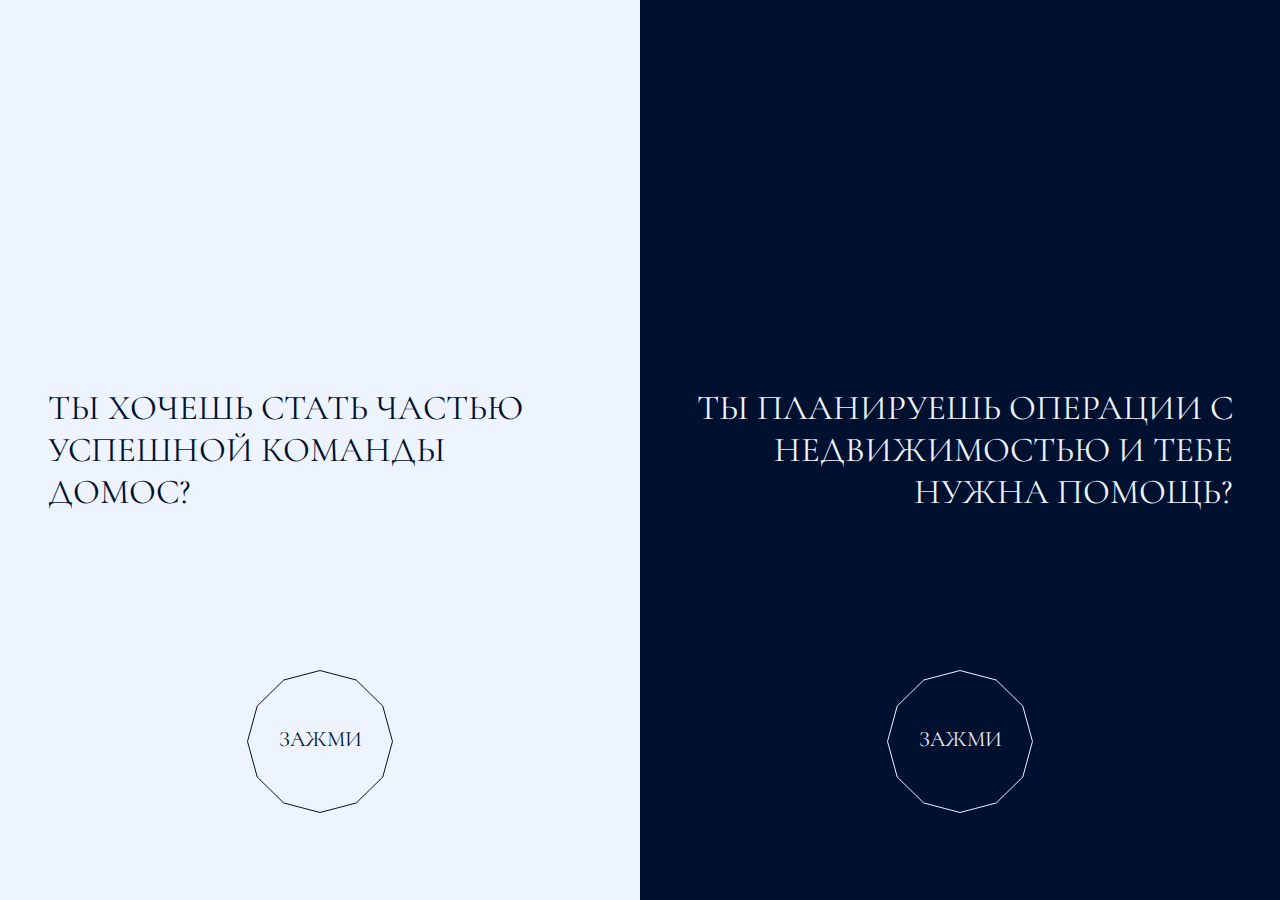
==== index.html @ 54b097f3 "Merge branch 'master' of https://github.com/vv-yugoff/domos-main into vachik" ====
<!DOCTYPE html>
<html lang="en">
<head>
    <meta charset="UTF-8">
    <meta name="viewport" content="width=device-width, initial-scale=1.0">
    <title>Domos</title>
    
    <link rel="stylesheet" type="text/css" href="./css/base.css">
    <link rel="stylesheet" type="text/css" href="./css/style.css">
    <link rel="stylesheet" type="text/css" href="./css/media-index.css">
    <link rel="preconnect" href="https://fonts.gstatic.com">
    <link href="https://fonts.googleapis.com/css2?family=Cormorant+Garamond:wght@400;700&display=swap" rel="stylesheet">
    
    <script src="./js/input.js"></script>
</head>
<body>

    <header>
      <!-- <div class="logo-container">
        <img src="./images/logo_domos_blue.png" alt="Логотип">
        <img src="./images/logo_domos_white.png" alt="Логотип">
      </div> -->
    </header>
    
    <main>
      <div class="container">
        <div class="half left">
            <div class="content">
              <h1 class="question-left">
                    ТЫ ХОЧЕШЬ СТАТЬ ЧАСТЬЮ
                    УСПЕШНОЙ КОМАНДЫ 
                    ДОМОС?
                </h1>
                    <div class="svg-container" onclick="fadeOutSVG()">
                      <svg xmlns="http://www.w3.org/2000/svg" 
                        width="146" 
                        height="143" 
                        viewBox="0 0 146 143" 
                        fill="none">
                        <path 
                          d="M36.7552 10.0292L73 0.516932L109.245 10.0292L135.773 36.0125L145.482 71.5L135.773 106.988L109.245 132.971L73 142.483L36.7552 132.971L10.2267 106.988L0.518372 71.5L10.2267 36.0125L36.7552 10.0292Z" 
                          stroke="#00102F"/>
                        <text 
                          x="50%" 
                          y="50%" 
                          text-anchor="middle" 
                          dominant-baseline="middle" 
                          font-size="22px" 
                          fill="#00102F">ЗАЖМИ
                        </text>
                      </svg>
                    </div>
              </div>
            </div>
            <div class="half right">
              <div class="content">
                <h1 class="question-right">
                    ТЫ ПЛАНИРУЕШЬ ОПЕРАЦИИ С
                    НЕДВИЖИМОСТЬЮ И ТЕБЕ
                    НУЖНА ПОМОЩЬ?
                </h1>
                    <div class="svg-container" onclick="fadeOutSVG()">
                      <svg xmlns="http://www.w3.org/2000/svg" 
                        width="146" 
                        height="143" 
                        viewBox="0 0 146 143" 
                        fill="none">
                        <path 
                          d="M36.7552 10.0292L73 0.516932L109.245 10.0292L135.773 36.0125L145.482 71.5L135.773 106.988L109.245 132.971L73 142.483L36.7552 132.971L10.2267 106.988L0.518372 71.5L10.2267 36.0125L36.7552 10.0292Z" 
                          stroke="#EDF3FF"/>
                        <text 
                          x="50%" 
                          y="50%" 
                          text-anchor="middle" 
                          dominant-baseline="middle" 
                          font-size="22px" 
                          fill="#EDF3FF">ЗАЖМИ
                        </text>
                      </svg>
                    </div>
              </div>
            </div>
          </div>
    </main>

    <footer>

    </footer>

</body>
</html>
---- css/base.css ----
html, body, div, span, applet, object, iframe, h1, h2, h3, h4, h5, h6, p, blockquote, pre, a, abbr, acronym, address, big, cite, code, del, dfn, em, img, ins, kbd, q, s, samp, small, strike, strong, sub, sup, tt, var, b, u, i, center, dl, dt, dd, ol, ul, li, fieldset, form, label, legend, table, caption, tbody, tfoot, thead, tr, th, td, article, aside, canvas, details, embed, figure, figcaption, footer, header, hgroup, menu, nav, output, ruby, section, summary, time, mark, audio, video {
    margin: 0;
    padding: 0;
    border: 0;
    font-size: 100%;
    font: inherit;
    vertical-align: baseline;
    outline: none;
    color: #00102F;
    font-family: Cormorant Garamond, Arial, sans-serif;
  }
  html { height: 100%; } /* always display scrollbars */
  /* body { font-size: 62.5%; line-height: 1; font-family: Arial, Tahoma, Verdana, sans-serif; } */
  
  article, aside, details, figcaption, figure, footer, header, hgroup, menu, nav, section { display: block; }
  ol, ul { list-style: none; }
  
  blockquote, q { quotes: none; }
  blockquote:before, blockquote:after, q:before, q:after { content: ''; content: none; }
  strong { font-weight: bold; } 
  
  input { outline: none; }
  
  table { border-collapse: collapse; border-spacing: 0; }
  img { border: 0; max-width: 100%; }
  
  a { text-decoration: none; }
  a:hover { text-decoration: underline; }
---- css/style.css ----
.logo-container {
    position: absolute;
    top: 10%;
    left: 50%;
}

.logo-container img {
    max-width: 100%;
    height: auto;
}

.container {
    display: flex;
    height: 100vh;
}

.half {
    flex: 1;
    display: flex;
    align-items: center;
    justify-content: center;
    color: white;
}

.left {
    background-color: #EDF3FF;
}

.question-left {
    color: #00102F;
    text-align: left;
    font-size: 35px;
    font-style: normal;
    font-weight: 400;
    line-height: normal;
}

.right {
    background-color: #00102F;  
}

.question-right {
    color: #EDF3FF;
    text-align: right;
    font-size: 35px;
    font-style: normal;
    font-weight: 400;
    line-height: normal;
}

.content {
    width: 545px;
    text-align: center;
    display: flex;
    justify-content: center;
    align-items: center;
}

.svg-container {
    position: absolute;
    bottom: 82px;
    margin: auto;
}
---- css/media-index.css ----
@media only screen and (max-width: 1190px) {

main {
    background-color: #EDF3FF;
}

.logo-container {
    position: absolute;
    top: 10%;
    left: 50%;
    /* transform: translate(-50%, -50%); */
}

.logo-container img {
    max-width: 100%;
    height: auto;
}

.container {
    display: flex;
    height: 100vh;
    position: relative;
    clip-path: polygon(100% 0, 0% 100%, 100% 100%);
    z-index: 1;
  }

.half {
    flex: 1;
    display: flex;
    justify-content: center;
    align-items: center;
    color: white;
    font-family: Arial, sans-serif;
    position: relative;
    z-index: 2;
}

.left {
    background-color: #00102F;
    /* clip-path: polygon(0% 0%, 100% 0%, 0% 100%); */
}

.question-left {
    color: #00102F;
    text-align: left;
    font-size: 35px;
    font-style: normal;
    font-weight: 400;
    line-height: normal;
}

.right {
    background-color: #00102F;
    /* clip-path: polygon(100% 0%, 100% 100%, 0% 100%); */
}

.left .content,
.right .content {
  position: relative;
}

.question-right {
    color: #EDF3FF;
    text-align: right;
    font-size: 35px;
    font-style: normal;
    font-weight: 400;
    line-height: normal;
}

.content {
    width: 545px;
    text-align: center;
    display: flex;
    justify-content: center;
    align-items: center;
}

.svg-container {
    position: absolute;
    bottom: 82px;
    margin: auto;
}                 

}
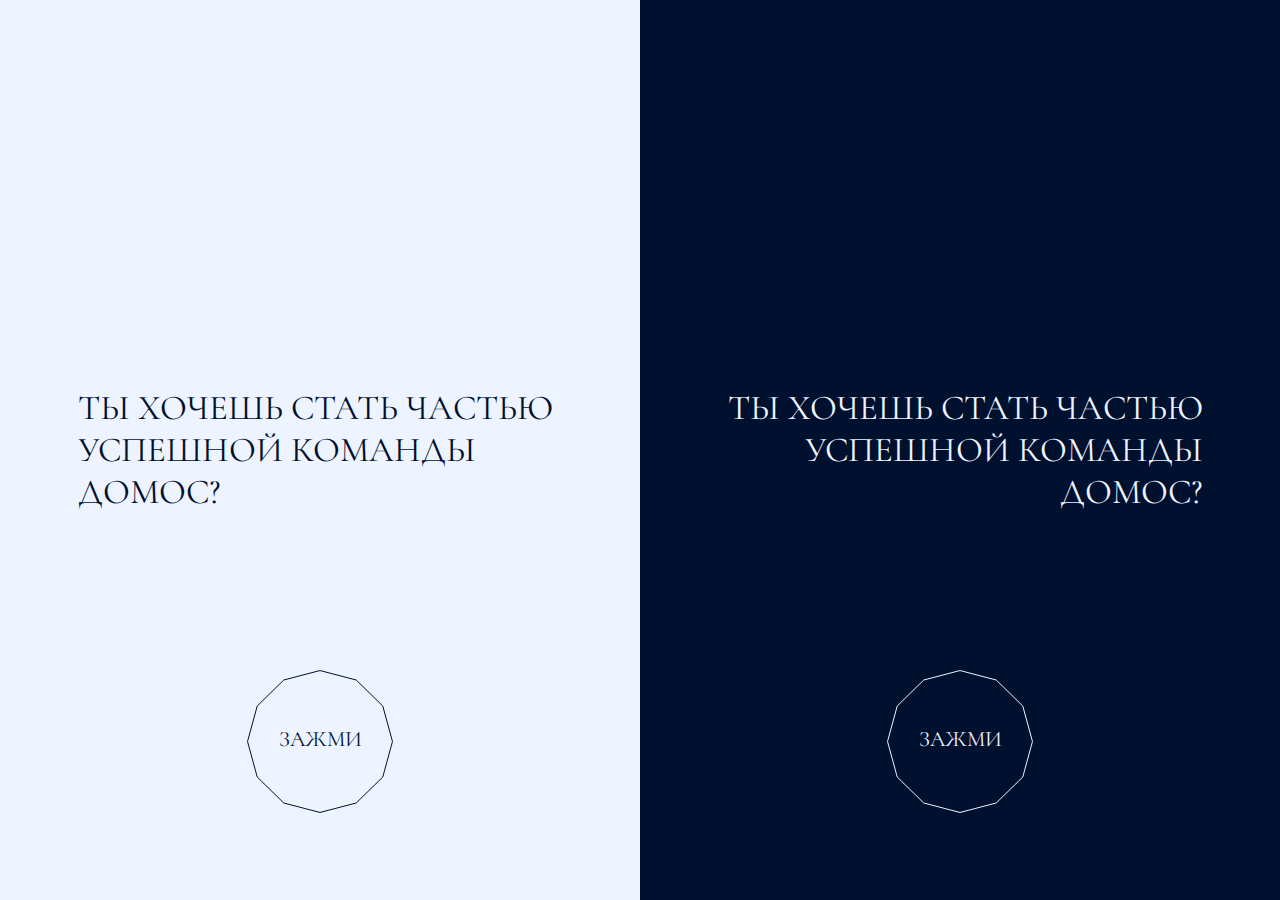
==== commit cba4fa59: "Merge branch 'vova' into vachik" ====
--- a/index.html
+++ b/index.html
@@ -6,8 +6,8 @@
     <title>Domos</title>
     
     <link rel="stylesheet" type="text/css" href="./css/base.css">
-    <link rel="stylesheet" type="text/css" href="./css/style.css">
     <link rel="stylesheet" type="text/css" href="./css/media-index.css">
+    <link rel="stylesheet" type="text/css" href="./css/media-index-449.css">
     <link rel="preconnect" href="https://fonts.gstatic.com">
     <link href="https://fonts.googleapis.com/css2?family=Cormorant+Garamond:wght@400;700&display=swap" rel="stylesheet">
     
@@ -26,67 +26,42 @@
       <div class="container">
         <div class="half left">
             <div class="content">
-              <h1 class="question-left">
+                <h1 class="question-left">
                     ТЫ ХОЧЕШЬ СТАТЬ ЧАСТЬЮ
-                    УСПЕШНОЙ КОМАНДЫ 
-                    ДОМОС?
+                    УСПЕШНОЙ КОМАНДЫ ДОМОС?
                 </h1>
-                    <div class="svg-container" onclick="fadeOutSVG()">
-                      <svg xmlns="http://www.w3.org/2000/svg" 
-                        width="146" 
-                        height="143" 
-                        viewBox="0 0 146 143" 
-                        fill="none">
-                        <path 
-                          d="M36.7552 10.0292L73 0.516932L109.245 10.0292L135.773 36.0125L145.482 71.5L135.773 106.988L109.245 132.971L73 142.483L36.7552 132.971L10.2267 106.988L0.518372 71.5L10.2267 36.0125L36.7552 10.0292Z" 
-                          stroke="#00102F"/>
-                        <text 
-                          x="50%" 
-                          y="50%" 
-                          text-anchor="middle" 
-                          dominant-baseline="middle" 
-                          font-size="22px" 
-                          fill="#00102F">ЗАЖМИ
-                        </text>
-                      </svg>
-                    </div>
-              </div>
+                <div class="svg-container" onmouseenter="startFadeOut()" onmouseleave="stopFadeOut()">
+                    <svg id="svg1" xmlns="http://www.w3.org/2000/svg" width="146" height="143" viewBox="0 0 146 143" fill="none">
+                        <path d="M36.7552 10.0292L73 0.516932L109.245 10.0292L135.773 36.0125L145.482 71.5L135.773 106.988L109.245 132.971L73 142.483L36.7552 132.971L10.2267 106.988L0.518372 71.5L10.2267 36.0125L36.7552 10.0292Z" stroke="#00102F"/>
+                        <text x="50%" y="50%" text-anchor="middle" dominant-baseline="middle" font-size="22px" fill="#00102F">ЗАЖМИ</text>
+                    </svg>
+                </div>
             </div>
-            <div class="half right">
-              <div class="content">
+        </div>
+        
+        <div class="half right">
+            <div class="content">
                 <h1 class="question-right">
-                    ТЫ ПЛАНИРУЕШЬ ОПЕРАЦИИ С
-                    НЕДВИЖИМОСТЬЮ И ТЕБЕ
-                    НУЖНА ПОМОЩЬ?
+                    ТЫ ХОЧЕШЬ СТАТЬ ЧАСТЬЮ
+                    УСПЕШНОЙ КОМАНДЫ ДОМОС?
                 </h1>
-                    <div class="svg-container" onclick="fadeOutSVG()">
-                      <svg xmlns="http://www.w3.org/2000/svg" 
-                        width="146" 
-                        height="143" 
-                        viewBox="0 0 146 143" 
-                        fill="none">
-                        <path 
-                          d="M36.7552 10.0292L73 0.516932L109.245 10.0292L135.773 36.0125L145.482 71.5L135.773 106.988L109.245 132.971L73 142.483L36.7552 132.971L10.2267 106.988L0.518372 71.5L10.2267 36.0125L36.7552 10.0292Z" 
-                          stroke="#EDF3FF"/>
-                        <text 
-                          x="50%" 
-                          y="50%" 
-                          text-anchor="middle" 
-                          dominant-baseline="middle" 
-                          font-size="22px" 
-                          fill="#EDF3FF">ЗАЖМИ
-                        </text>
-                      </svg>
-                    </div>
-              </div>
+                <div class="svg-container" onmouseenter="startFadeOut()" onmouseleave="stopFadeOut()">
+                    <svg id="svg2" xmlns="http://www.w3.org/2000/svg" width="146" height="143" viewBox="0 0 146 143" fill="none">
+                        <path d="M36.7552 10.0292L73 0.516932L109.245 10.0292L135.773 36.0125L145.482 71.5L135.773 106.988L109.245 132.971L73 142.483L36.7552 132.971L10.2267 106.988L0.518372 71.5L10.2267 36.0125L36.7552 10.0292Z" stroke="#EDF3FF"/>
+                        <text x="50%" y="50%" text-anchor="middle" dominant-baseline="middle" font-size="22px" fill="#EDF3FF">ЗАЖМИ</text>
+                    </svg>
+                </div>
             </div>
-          </div>
+        </div>
+      </div>
     </main>
 
     <footer>
 
     </footer>
 
+    <script src="./js/index-button.js"></script>
+
 </body>
 </html>
 
--- a/css/media-index.css
+++ b/css/media-index.css
@@ -1,14 +1,7 @@
-@media only screen and (max-width: 1190px) {
-
-main {
-    background-color: #EDF3FF;
-}
-
 .logo-container {
     position: absolute;
     top: 10%;
     left: 50%;
-    /* transform: translate(-50%, -50%); */
 }
 
 .logo-container img {
@@ -19,25 +12,19 @@
 .container {
     display: flex;
     height: 100vh;
-    position: relative;
-    clip-path: polygon(100% 0, 0% 100%, 100% 100%);
-    z-index: 1;
-  }
+}
 
 .half {
     flex: 1;
     display: flex;
+    align-items: center;
     justify-content: center;
-    align-items: center;
     color: white;
-    font-family: Arial, sans-serif;
-    position: relative;
-    z-index: 2;
 }
 
 .left {
-    background-color: #00102F;
-    /* clip-path: polygon(0% 0%, 100% 0%, 0% 100%); */
+    background-color: #EDF3FF;
+    width: 50%;
 }
 
 .question-left {
@@ -47,16 +34,12 @@
     font-style: normal;
     font-weight: 400;
     line-height: normal;
+    padding: 30px;
 }
 
 .right {
-    background-color: #00102F;
-    /* clip-path: polygon(100% 0%, 100% 100%, 0% 100%); */
-}
-
-.left .content,
-.right .content {
-  position: relative;
+    background-color: #00102F; 
+    width: 50%; 
 }
 
 .question-right {
@@ -66,6 +49,7 @@
     font-style: normal;
     font-weight: 400;
     line-height: normal;
+    padding: 30px;
 }
 
 .content {
@@ -80,6 +64,5 @@
     position: absolute;
     bottom: 82px;
     margin: auto;
-}                 
+}       
 
-}--- a/css/media-index-449.css
+++ b/css/media-index-449.css
@@ -0,0 +1,76 @@
+@media only screen and (max-width: 449px) {
+
+    .content {
+        text-align: center;
+        display: flex;
+        justify-content: center;
+        align-items: center;
+        flex-direction: column;
+    }
+
+    .question-left {
+        color: #00102F;
+        text-align: left;
+        font-size: 21px;
+        font-style: normal;
+        font-weight: 400;
+        line-height: normal;
+        width: 50%;
+        display: flex;
+        position: absolute;
+        bottom: 70%;
+        left: 0px;
+    }
+
+    .question-right {
+        color: #EDF3FF;
+        text-align: right;
+        font-size: 21px;
+        font-style: normal;
+        font-weight: 400;
+        line-height: normal;
+        width: 50%;
+        display: flex;
+        position: absolute;
+        bottom: 10%;
+        right: 0px;
+    }
+
+    .container {
+        display: flex;
+        height: 100vh;
+        overflow: hidden;
+        position: relative;
+    }
+    
+    .container:before {
+        content: "";
+        position: absolute;
+        top: 0;
+        left: 0;
+        width: 100%;
+        height: 100%;
+        background-color: #00102F;
+        -webkit-mask-image: linear-gradient(to bottom right, transparent 50%, #EDF3FF 50%);
+        mask-image: linear-gradient(to bottom right, transparent 50%, #EDF3FF 50%);
+    }
+
+    .right {
+        background-color: #EDF3FF;
+    }
+
+    .left {
+        background-color: #EDF3FF;
+    }
+
+    .svg-container {
+        position: relative;
+        bottom: 50%;
+    }
+
+    svg {
+        width: 100px;
+        height: 100px;
+    }
+
+}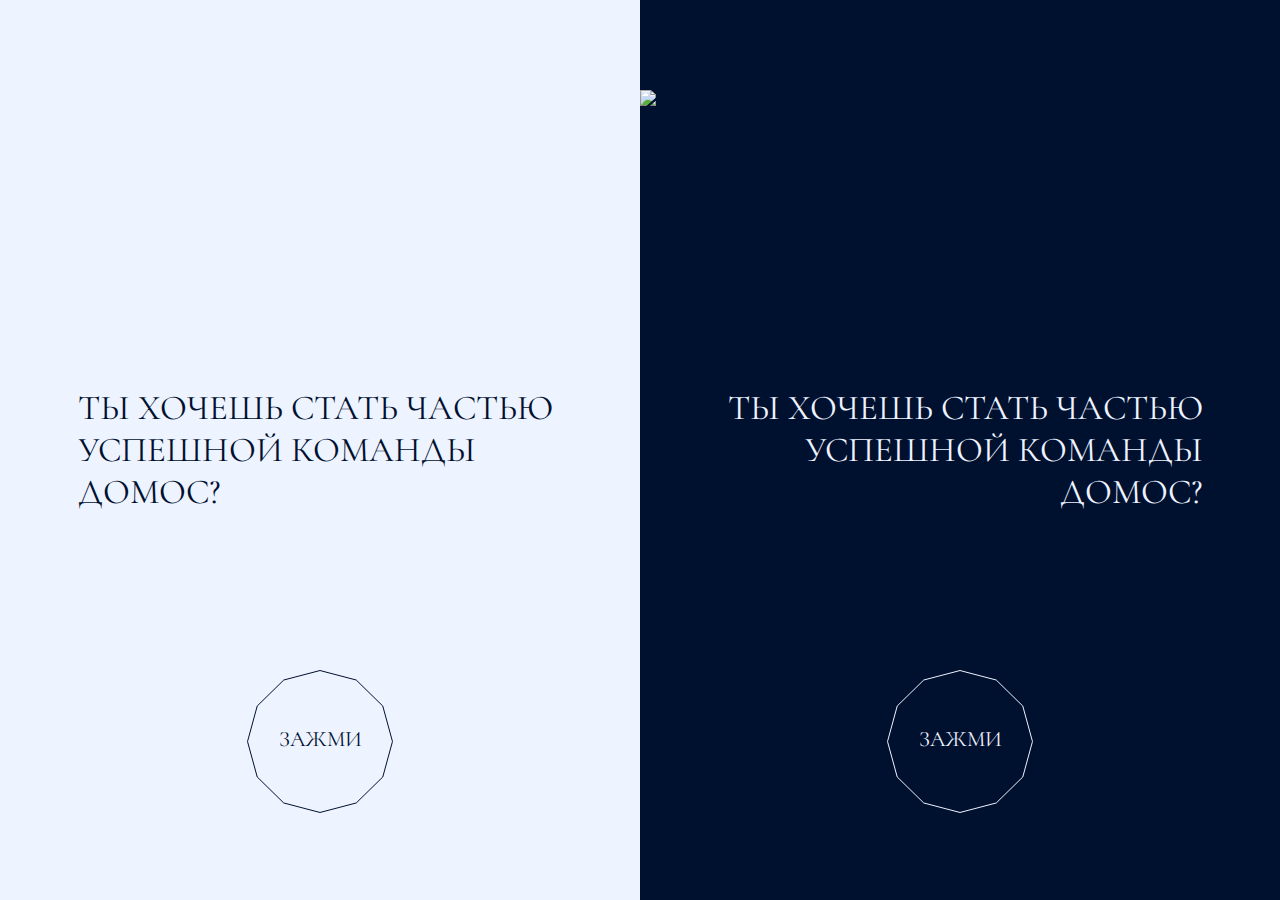
==== commit c6c40c30: "test" ====
--- a/index.html
+++ b/index.html
@@ -1,5 +1,5 @@
 <!DOCTYPE html>
-<html lang="en">
+<html lang="ru">
 <head>
     <meta charset="UTF-8">
     <meta name="viewport" content="width=device-width, initial-scale=1.0">
@@ -15,11 +15,11 @@
 </head>
 <body>
 
+    
     <header>
-      <!-- <div class="logo-container">
-        <img src="./images/logo_domos_blue.png" alt="Логотип">
-        <img src="./images/logo_domos_white.png" alt="Логотип">
-      </div> -->
+      <div class="logo-container">
+        <img src="./images/logo_domos.png" alt="Логотип">
+      </div>
     </header>
     
     <main>
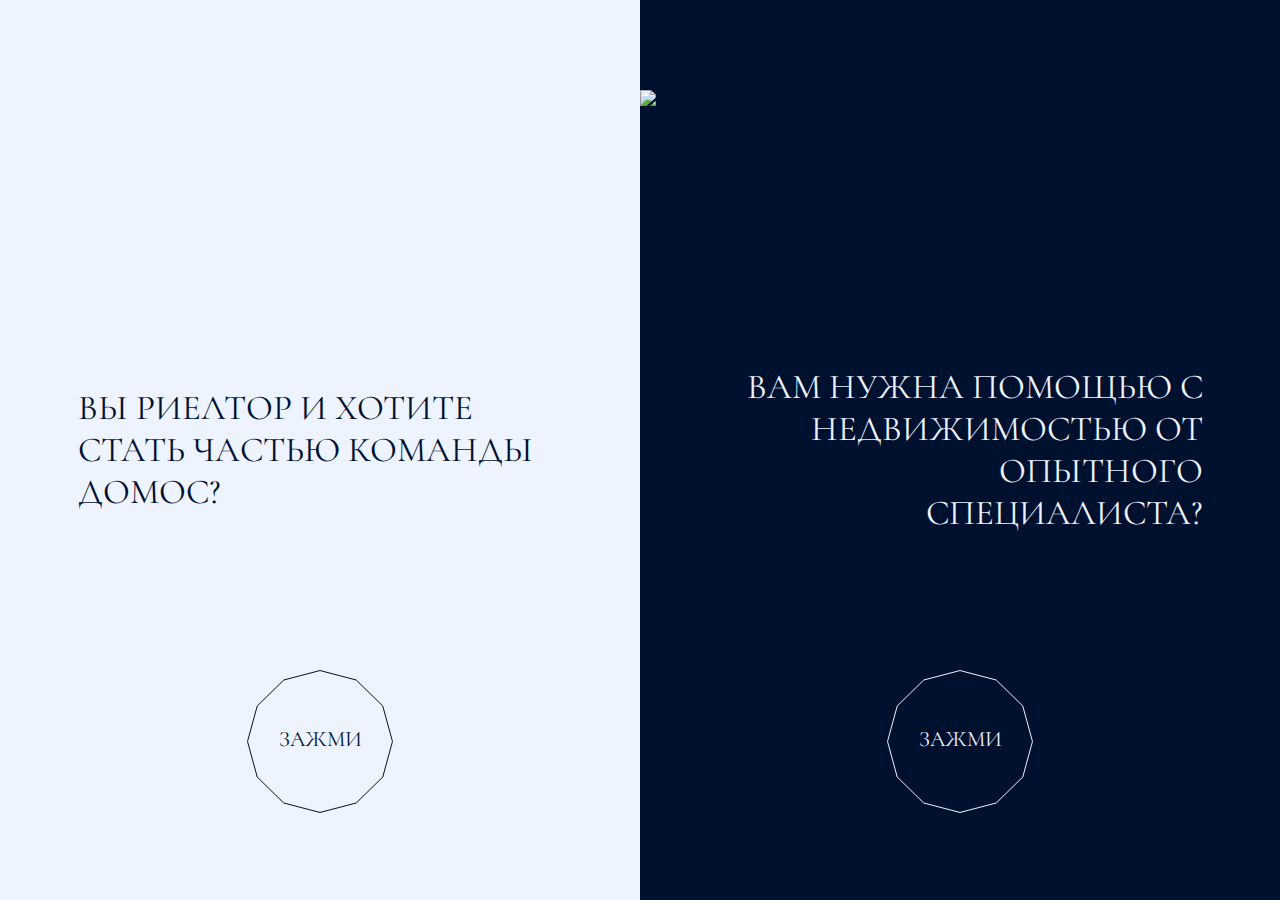
==== commit f14d6f83: "Merge branch 'vachik' into vova" ====
--- a/index.html
+++ b/index.html
@@ -15,7 +15,6 @@
 </head>
 <body>
 
-    
     <header>
       <div class="logo-container">
         <img src="./images/logo_domos.png" alt="Логотип">
@@ -27,8 +26,7 @@
         <div class="half left">
             <div class="content">
                 <h1 class="question-left">
-                    ТЫ ХОЧЕШЬ СТАТЬ ЧАСТЬЮ
-                    УСПЕШНОЙ КОМАНДЫ ДОМОС?
+                    ВЫ РИЕЛТОР И ХОТИТЕ СТАТЬ ЧАСТЬЮ КОМАНДЫ ДОМОС?
                 </h1>
                 <div class="svg-container" onmouseenter="startFadeOut()" onmouseleave="stopFadeOut()">
                     <svg id="svg1" xmlns="http://www.w3.org/2000/svg" width="146" height="143" viewBox="0 0 146 143" fill="none">
@@ -42,8 +40,7 @@
         <div class="half right">
             <div class="content">
                 <h1 class="question-right">
-                    ТЫ ХОЧЕШЬ СТАТЬ ЧАСТЬЮ
-                    УСПЕШНОЙ КОМАНДЫ ДОМОС?
+                    ВАМ НУЖНА ПОМОЩЬЮ С НЕДВИЖИМОСТЬЮ ОТ ОПЫТНОГО СПЕЦИАЛИСТА?
                 </h1>
                 <div class="svg-container" onmouseenter="startFadeOut()" onmouseleave="stopFadeOut()">
                     <svg id="svg2" xmlns="http://www.w3.org/2000/svg" width="146" height="143" viewBox="0 0 146 143" fill="none">
--- a/css/media-index-449.css
+++ b/css/media-index-449.css
@@ -15,10 +15,10 @@
         font-style: normal;
         font-weight: 400;
         line-height: normal;
-        width: 50%;
+        width: 60%;
         display: flex;
         position: absolute;
-        bottom: 70%;
+        bottom: 65%;
         left: 0px;
     }
 
@@ -29,10 +29,10 @@
         font-style: normal;
         font-weight: 400;
         line-height: normal;
-        width: 50%;
+        width: 60%;
         display: flex;
         position: absolute;
-        bottom: 10%;
+        bottom: 15%;
         right: 0px;
     }
 
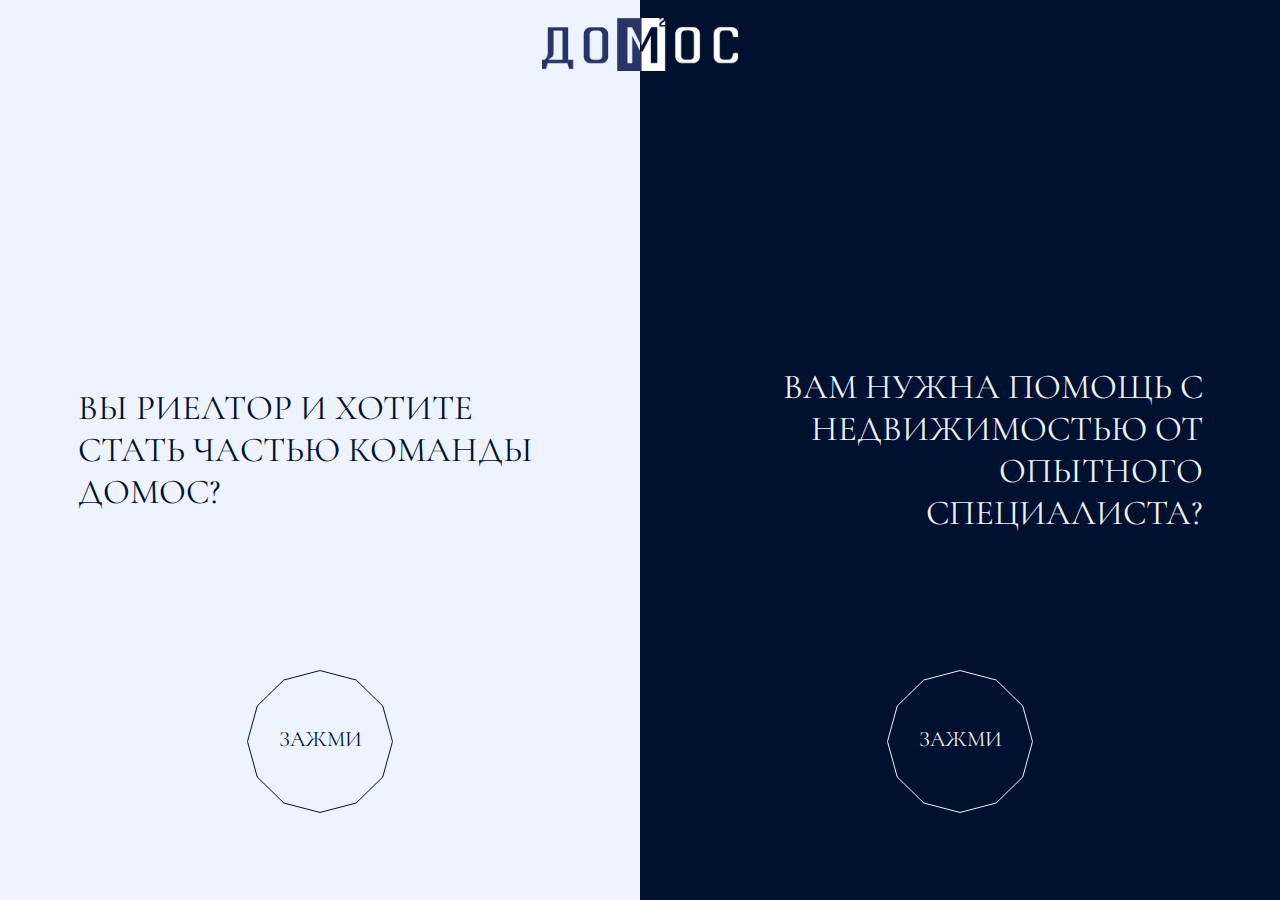
==== commit fe5d0304: "fix" ====
--- a/index.html
+++ b/index.html
@@ -12,12 +12,13 @@
     <link href="https://fonts.googleapis.com/css2?family=Cormorant+Garamond:wght@400;700&display=swap" rel="stylesheet">
     
     <script src="./js/input.js"></script>
+    
 </head>
 <body>
 
     <header>
       <div class="logo-container">
-        <img src="./images/logo_domos.png" alt="Логотип">
+        <img src="./images/group-logo-index.png" alt="Логотип">
       </div>
     </header>
     
@@ -40,7 +41,7 @@
         <div class="half right">
             <div class="content">
                 <h1 class="question-right">
-                    ВАМ НУЖНА ПОМОЩЬЮ С НЕДВИЖИМОСТЬЮ ОТ ОПЫТНОГО СПЕЦИАЛИСТА?
+                    ВАМ НУЖНА ПОМОЩЬ С НЕДВИЖИМОСТЬЮ ОТ ОПЫТНОГО СПЕЦИАЛИСТА?
                 </h1>
                 <div class="svg-container" onmouseenter="startFadeOut()" onmouseleave="stopFadeOut()">
                     <svg id="svg2" xmlns="http://www.w3.org/2000/svg" width="146" height="143" viewBox="0 0 146 143" fill="none">
@@ -58,6 +59,7 @@
     </footer>
 
     <script src="./js/index-button.js"></script>
+    <script src="./js/logo-index-media.js"></script>
 
 </body>
 </html>
--- a/css/base.css
+++ b/css/base.css
@@ -8,21 +8,36 @@
     outline: none;
     color: #00102F;
     font-family: Cormorant Garamond, Arial, sans-serif;
-  }
-  html { height: 100%; } /* always display scrollbars */
-  /* body { font-size: 62.5%; line-height: 1; font-family: Arial, Tahoma, Verdana, sans-serif; } */
+}
+
+html { height: 100%; } /* always display scrollbars */
+/* body { font-size: 62.5%; line-height: 1; font-family: Arial, Tahoma, Verdana, sans-serif; } */
   
-  article, aside, details, figcaption, figure, footer, header, hgroup, menu, nav, section { display: block; }
-  ol, ul { list-style: none; }
+article, aside, details, figcaption, figure, footer, header, hgroup, menu, nav, section { display: block; }
+ol, ul { list-style: none; }
   
-  blockquote, q { quotes: none; }
-  blockquote:before, blockquote:after, q:before, q:after { content: ''; content: none; }
-  strong { font-weight: bold; } 
+blockquote, q { quotes: none; }
+blockquote:before, blockquote:after, q:before, q:after { content: ''; content: none; }
+strong { font-weight: bold; } 
   
-  input { outline: none; }
+input { outline: none; }
   
-  table { border-collapse: collapse; border-spacing: 0; }
-  img { border: 0; max-width: 100%; }
+table { border-collapse: collapse; border-spacing: 0; }
+img { border: 0; max-width: 100%; }
   
-  a { text-decoration: none; }
-  a:hover { text-decoration: underline; }+a { text-decoration: none; }
+a:hover { text-decoration: underline; }
+
+/* CSS reset для кнопок */
+button,
+input[type="button"],
+input[type="reset"],
+input[type="submit"] {
+  -webkit-appearance: none;
+  -moz-appearance: none;
+  appearance: none;
+  background-color: transparent; /* измените цвет фона на ваш выбор */
+  border: none;
+  padding: 0;
+  margin: 0;
+}--- a/css/media-index.css
+++ b/css/media-index.css
@@ -1,7 +1,32 @@
+body {
+    background-image: url('../images/background.png');
+    background-repeat: no-repeat;
+    background-attachment: fixed;
+    background-position: center;
+    background-size: cover;
+}
+
+body::before {
+    content: '';
+    position: fixed;
+    top: 0;
+    left: 0;
+    width: 100%;
+    height: 100%;
+    background-color: rgba(255, 255, 255, 0.98);
+    z-index: -1;
+}
+
 .logo-container {
     position: absolute;
-    top: 10%;
-    left: 50%;
+    display: flex;
+    justify-content: center;
+
+    top: 2%;
+    z-index: 1;
+
+    width: 100%;
+    height: 53px;
 }
 
 .logo-container img {
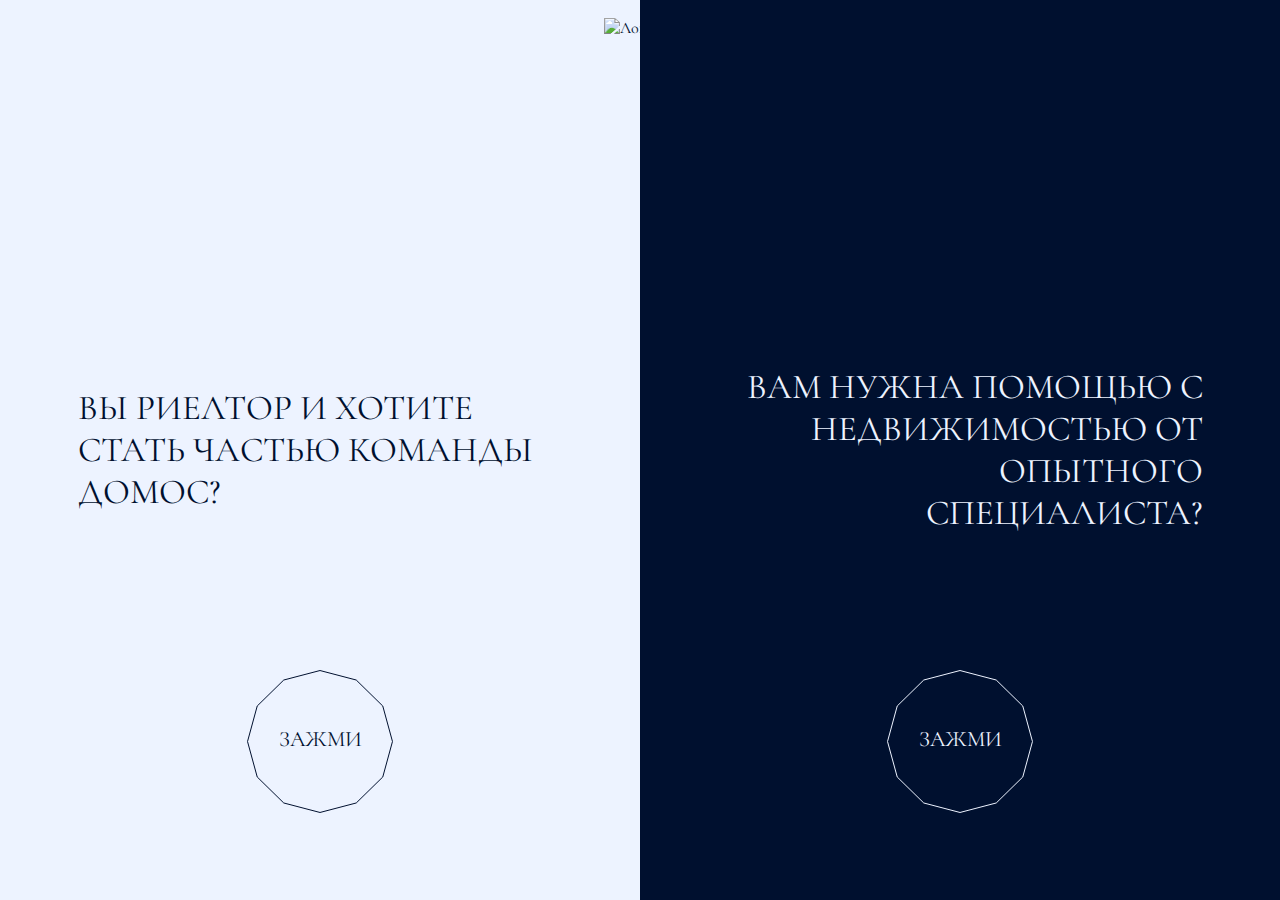
==== commit 9a3baa2a: "папка template + срез текста (не сделан до конца)" ====
--- a/index.html
+++ b/index.html
@@ -1,66 +1,59 @@
 <!DOCTYPE html>
 <html lang="ru">
-<head>
-    <meta charset="UTF-8">
-    <meta name="viewport" content="width=device-width, initial-scale=1.0">
-    <title>Domos</title>
+    <head>
+        <meta charset="UTF-8">
+        <meta name="viewport" content="width=device-width, initial-scale=1.0">
+        <title>Domos</title>
+        
+        <link rel="stylesheet" type="text/css" href="./css/base.css">
+        <link rel="stylesheet" type="text/css" href="./css/media-index.css">
+        <link rel="stylesheet" type="text/css" href="./css/media-index-449.css">
+        <link rel="preconnect" href="https://fonts.gstatic.com">
+        <link href="https://fonts.googleapis.com/css2?family=Cormorant+Garamond:wght@400;700&display=swap" rel="stylesheet">    
+    </head>
     
-    <link rel="stylesheet" type="text/css" href="./css/base.css">
-    <link rel="stylesheet" type="text/css" href="./css/media-index.css">
-    <link rel="stylesheet" type="text/css" href="./css/media-index-449.css">
-    <link rel="preconnect" href="https://fonts.gstatic.com">
-    <link href="https://fonts.googleapis.com/css2?family=Cormorant+Garamond:wght@400;700&display=swap" rel="stylesheet">
-    
-    <script src="./js/input.js"></script>
-    
-</head>
-<body>
-
-    <header>
-      <div class="logo-container">
-        <img src="./images/group-logo-index.png" alt="Логотип">
-      </div>
-    </header>
-    
-    <main>
-      <div class="container">
-        <div class="half left">
-            <div class="content">
-                <h1 class="question-left">
-                    ВЫ РИЕЛТОР И ХОТИТЕ СТАТЬ ЧАСТЬЮ КОМАНДЫ ДОМОС?
-                </h1>
-                <div class="svg-container" onmouseenter="startFadeOut()" onmouseleave="stopFadeOut()">
-                    <svg id="svg1" xmlns="http://www.w3.org/2000/svg" width="146" height="143" viewBox="0 0 146 143" fill="none">
-                        <path d="M36.7552 10.0292L73 0.516932L109.245 10.0292L135.773 36.0125L145.482 71.5L135.773 106.988L109.245 132.971L73 142.483L36.7552 132.971L10.2267 106.988L0.518372 71.5L10.2267 36.0125L36.7552 10.0292Z" stroke="#00102F"/>
-                        <text x="50%" y="50%" text-anchor="middle" dominant-baseline="middle" font-size="22px" fill="#00102F">ЗАЖМИ</text>
-                    </svg>
+    <body>
+        
+        <header>
+            <div class="logo-container">
+                <img src="./images/logo_domos.png" alt="Логотип">
+            </div>
+        </header>
+        
+        <main>
+            <div class="container">
+                <div class="half left">
+                    <div class="content">
+                        <h1 class="question-left">
+                            ВЫ РИЕЛТОР И ХОТИТЕ СТАТЬ ЧАСТЬЮ КОМАНДЫ ДОМОС?
+                        </h1>
+                        <div class="svg-container" onmouseenter="startFadeOut()" onmouseleave="stopFadeOut()">
+                            <svg id="svg1" xmlns="http://www.w3.org/2000/svg" width="146" height="143" viewBox="0 0 146 143" fill="none">
+                                <path d="M36.7552 10.0292L73 0.516932L109.245 10.0292L135.773 36.0125L145.482 71.5L135.773 106.988L109.245 132.971L73 142.483L36.7552 132.971L10.2267 106.988L0.518372 71.5L10.2267 36.0125L36.7552 10.0292Z" stroke="#00102F"/>
+                                <text x="50%" y="50%" text-anchor="middle" dominant-baseline="middle" font-size="22px" fill="#00102F">ЗАЖМИ</text>
+                            </svg>
+                        </div>
+                    </div>
+                </div>
+                
+                <div class="half right">
+                    <div class="content">
+                        <h1 class="question-right">
+                            ВАМ НУЖНА ПОМОЩЬЮ С НЕДВИЖИМОСТЬЮ ОТ ОПЫТНОГО СПЕЦИАЛИСТА?
+                        </h1>
+                        <div class="svg-container" onmouseenter="startFadeOut()" onmouseleave="stopFadeOut()">
+                            <svg id="svg2" xmlns="http://www.w3.org/2000/svg" width="146" height="143" viewBox="0 0 146 143" fill="none">
+                                <path d="M36.7552 10.0292L73 0.516932L109.245 10.0292L135.773 36.0125L145.482 71.5L135.773 106.988L109.245 132.971L73 142.483L36.7552 132.971L10.2267 106.988L0.518372 71.5L10.2267 36.0125L36.7552 10.0292Z" stroke="#EDF3FF"/>
+                                <text x="50%" y="50%" text-anchor="middle" dominant-baseline="middle" font-size="22px" fill="#EDF3FF">ЗАЖМИ</text>
+                            </svg>
+                        </div>
+                    </div>
                 </div>
             </div>
-        </div>
-        
-        <div class="half right">
-            <div class="content">
-                <h1 class="question-right">
-                    ВАМ НУЖНА ПОМОЩЬ С НЕДВИЖИМОСТЬЮ ОТ ОПЫТНОГО СПЕЦИАЛИСТА?
-                </h1>
-                <div class="svg-container" onmouseenter="startFadeOut()" onmouseleave="stopFadeOut()">
-                    <svg id="svg2" xmlns="http://www.w3.org/2000/svg" width="146" height="143" viewBox="0 0 146 143" fill="none">
-                        <path d="M36.7552 10.0292L73 0.516932L109.245 10.0292L135.773 36.0125L145.482 71.5L135.773 106.988L109.245 132.971L73 142.483L36.7552 132.971L10.2267 106.988L0.518372 71.5L10.2267 36.0125L36.7552 10.0292Z" stroke="#EDF3FF"/>
-                        <text x="50%" y="50%" text-anchor="middle" dominant-baseline="middle" font-size="22px" fill="#EDF3FF">ЗАЖМИ</text>
-                    </svg>
-                </div>
-            </div>
-        </div>
-      </div>
-    </main>
+        </main>
 
-    <footer>
+        <script src="./js/index-button.js"></script>
 
-    </footer>
-
-    <script src="./js/index-button.js"></script>
-    <script src="./js/logo-index-media.js"></script>
-
-</body>
+    </body>
 </html>
 
